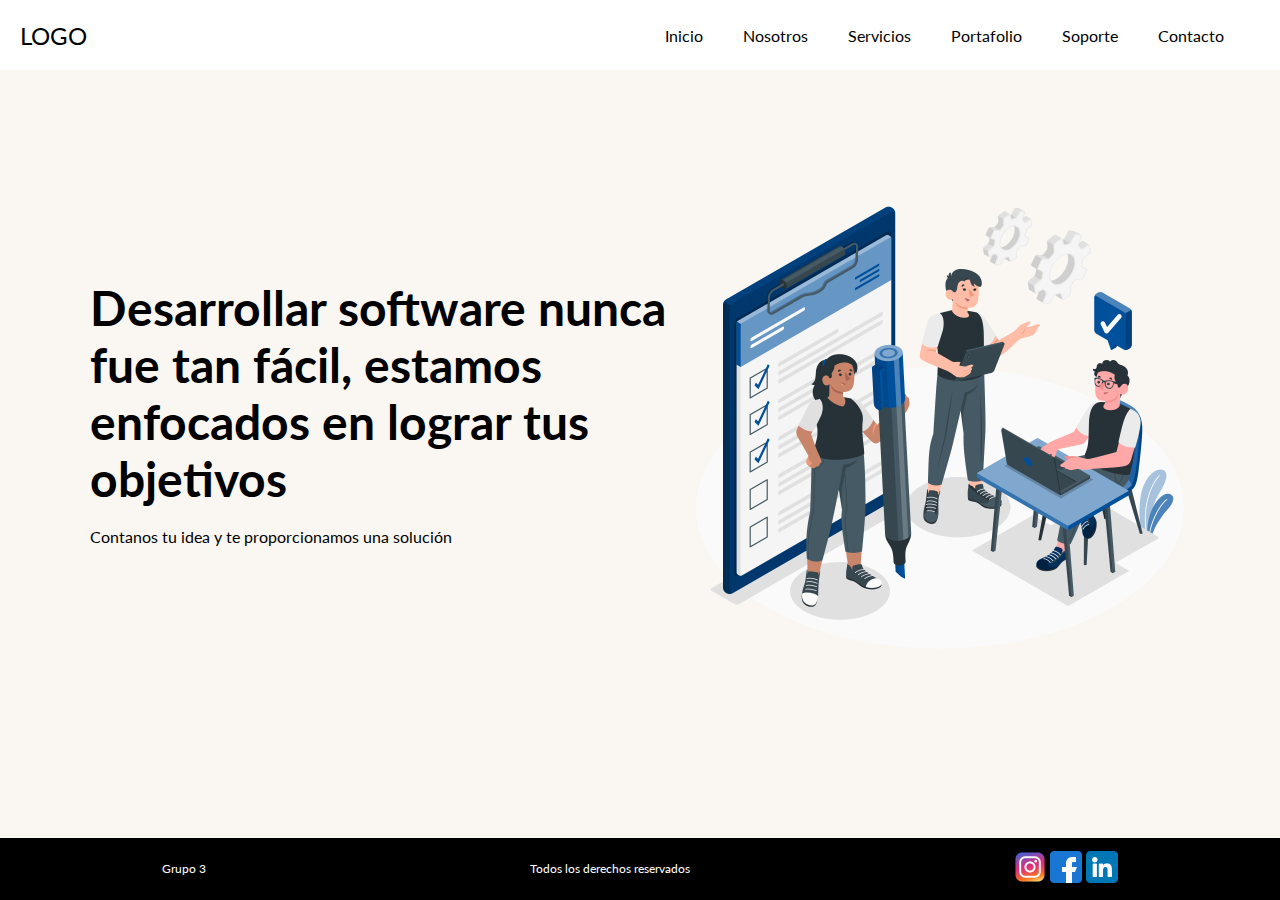
==== index.html @ b00bc6d6 "home page, footer y header agregados" ====
<!DOCTYPE html>
<html lang="en">
<head>
    <meta charset="UTF-8">
    <meta name="viewport" content="width=device-width, initial-scale=1.0">
    <link rel="stylesheet" href="src/styles/styles.css">
    <link rel="stylesheet" href="src/styles/header_footer.css">
    <link rel="preconnect" href="https://fonts.googleapis.com">
    <link rel="preconnect" href="https://fonts.gstatic.com" crossorigin>
    <link href="https://fonts.googleapis.com/css2?family=Lato:ital,wght@0,100;0,300;0,400;0,700;0,900;1,100;1,300;1,400;1,700;1,900&display=swap" rel="stylesheet">
    <title>Inicio</title>
</head>
<body>
    <header>
        <nav>
            <p>LOGO</p>
            <input type="checkbox" id="sidebar-active">
            <label for="sidebar-active" class="open-sidebar-button">
              <svg xmlns="http://www.w3.org/2000/svg" height="32" viewBox="0 -960 960 960" width="32"><path d="M120-240v-80h720v80H120Zm0-200v-80h720v80H120Zm0-200v-80h720v80H120Z"/></svg>
            </label>
            <label id="overlay" for="sidebar-active"></label>
            <div class="links-container">
              <label for="sidebar-active" class="close-sidebar-button">
                <svg xmlns="http://www.w3.org/2000/svg" height="32" viewBox="0 -960 960 960" width="32"><path d="m256-200-56-56 224-224-224-224 56-56 224 224 224-224 56 56-224 224 224 224-56 56-224-224-224 224Z"/></svg>
              </label>
        
              <ul>
                <li class="mobile-categories"><a href="index.html">Inicio</a></li>
                <li class="mobile-categories"><a href="nosotros.html">Nosotros</a></li>
                <li class="mobile-categories"><a href="servicios.html">Servicios</a></li>
                <li class="mobile-categories"><a href="portafolio.html">Portafolio</a></li>
                <li class="mobile-categories"><a href="Soporte.html">Soporte</a></li>
                <li class="mobile-categories"><a href="contacto.html">Contacto</a></li>
              </ul>
            </div>
        </nav>
    </header>
    <section class="homePage">
      <div class="pageContent">
        <div class="item-1">
          <h1>Desarrollar software nunca fue tan fácil, estamos enfocados en lograr tus objetivos</h1>
          <p>Contanos tu idea y te proporcionamos una solución</p>
        </div>
        <img class="item-2" src="src/img/team.png" height="500" alt="">
      </div>
    </section>
    <footer>
      <p>Grupo 3</p>
      <p>Todos los derechos reservados</p>
      <div class="social-media">
        <img src="src/img/instagram-logo.png" alt="">
        <img src="src/img/facebook-logo.png" alt="">
        <img src="src/img/linkedin-logo.png" alt="">
      </div>
  </footer>
</body>
</html>
---- src/styles/styles.css ----
*{
    padding: 0;
    margin: 0;
    box-sizing: border-box;
}
html{font-family: "Lato";}

body{
    background-color: #FAF7F2;
    width: 100vw;
    min-height: 100vh;
    display: flex;
    flex-direction: column
}

/*HOME PAGE*/
section.homePage{
    background-color: #FAF7F2;
    padding: 10px;

}
section.homePage h1{
    font-size: 48px;
}

section.homePage p{
    margin-top: 20px;
    font-size: 16px;
}

div.item1{
    align-items: center;
}

section.homePage img{
    max-width: 100%;
    
}

@media(min-width: 920px){
    section.homePage{
        width: 100%;
        margin: auto;
        align-items: center;
        display: flex;
        justify-content: center;
    }
    section.homePage div.pageContent{
        display: flex;
        flex-direction: row;
        height: 100%;
        align-items: center;
        max-width: 1100px;
    }
    div.item1{
        width: 50%;
    }
    div.item2{
        width: 50%;
    }
}
---- src/styles/header_footer.css ----
:root{
    --color-1: #00509c;
    --text-color: #000000;
  }
  
  nav{
      height: 70px;
      background-color: #FFFFFF;
      display: flex;
      justify-content: flex-end;
      align-items: center;
    }
  nav p{
      padding-left: 20px;
      width: 100%;
      font-size: 24px;
  }
  .links-container{
      height: 100%;
      width: 100%;
      display: flex;
      flex-direction: row;
      align-items: center;
    }
  nav a{
        height: 100%;
        padding: 0 20px;
        display: flex;
        align-items: center;
        text-decoration: none;
        color: var(--text-color);
    }
  nav ul{
    list-style-type: none;
    display:flex}
  nav li{
    white-space: nowrap;
  }
  
  #sidebar-active{
    display: none;
  }
  
  .open-sidebar-button, .close-sidebar-button{
    display: none;
  }
  
  @media(max-width: 920px){

    nav label.close-sidebar-button svg{
      fill: #FFFFFF;
    }
  
    nav ul{
        height: 100vh;
        flex-direction: column;
        column-gap: 40px;
      }

    nav li a{color:#FFFFFF}

    nav input{
        display: none;
      }
    
    nav svg{
        fill: var(--text-color);
      }
    
    nav .home-link{
        margin-right: auto;
      }
    
    .links-container{
        flex-direction: column;
        align-items: flex-start;
    
        position: fixed;
        top: 0;
        right: -100%;
        z-index: 10;
        width: 300px;
    
        background-color: var(--color-1);
        box-shadow: -5px 0 5px rgba(0, 0, 0, 0.25);
        transition: 0.75s ease-out;
      }
    
    nav a{
        box-sizing: border-box;
        height: auto;
        width: 100%;
        padding: 20px 30px;
        justify-content: flex-start;
      }
    
    .open-sidebar-button, .close-sidebar-button{
        margin-right: 20px;
        display: block;
      }
    
    #sidebar-active:checked ~ .links-container{
        right: 0;
      }
    
    #sidebar-active:checked ~ #overlay{
        height: 100%;
        width: 100%;
        position: fixed;
        top: 0;
        left: 0;
        z-index: 9;
    }
    }


    footer{
      margin-top: auto;
      background-color: #000000;
      display: flex;
      justify-content: space-around;
      align-items: center;
      height: 62px;
    }
    footer p{font-size: 12px; color: #FFFFFF;}

    footer img{
      width: 32px;
    }
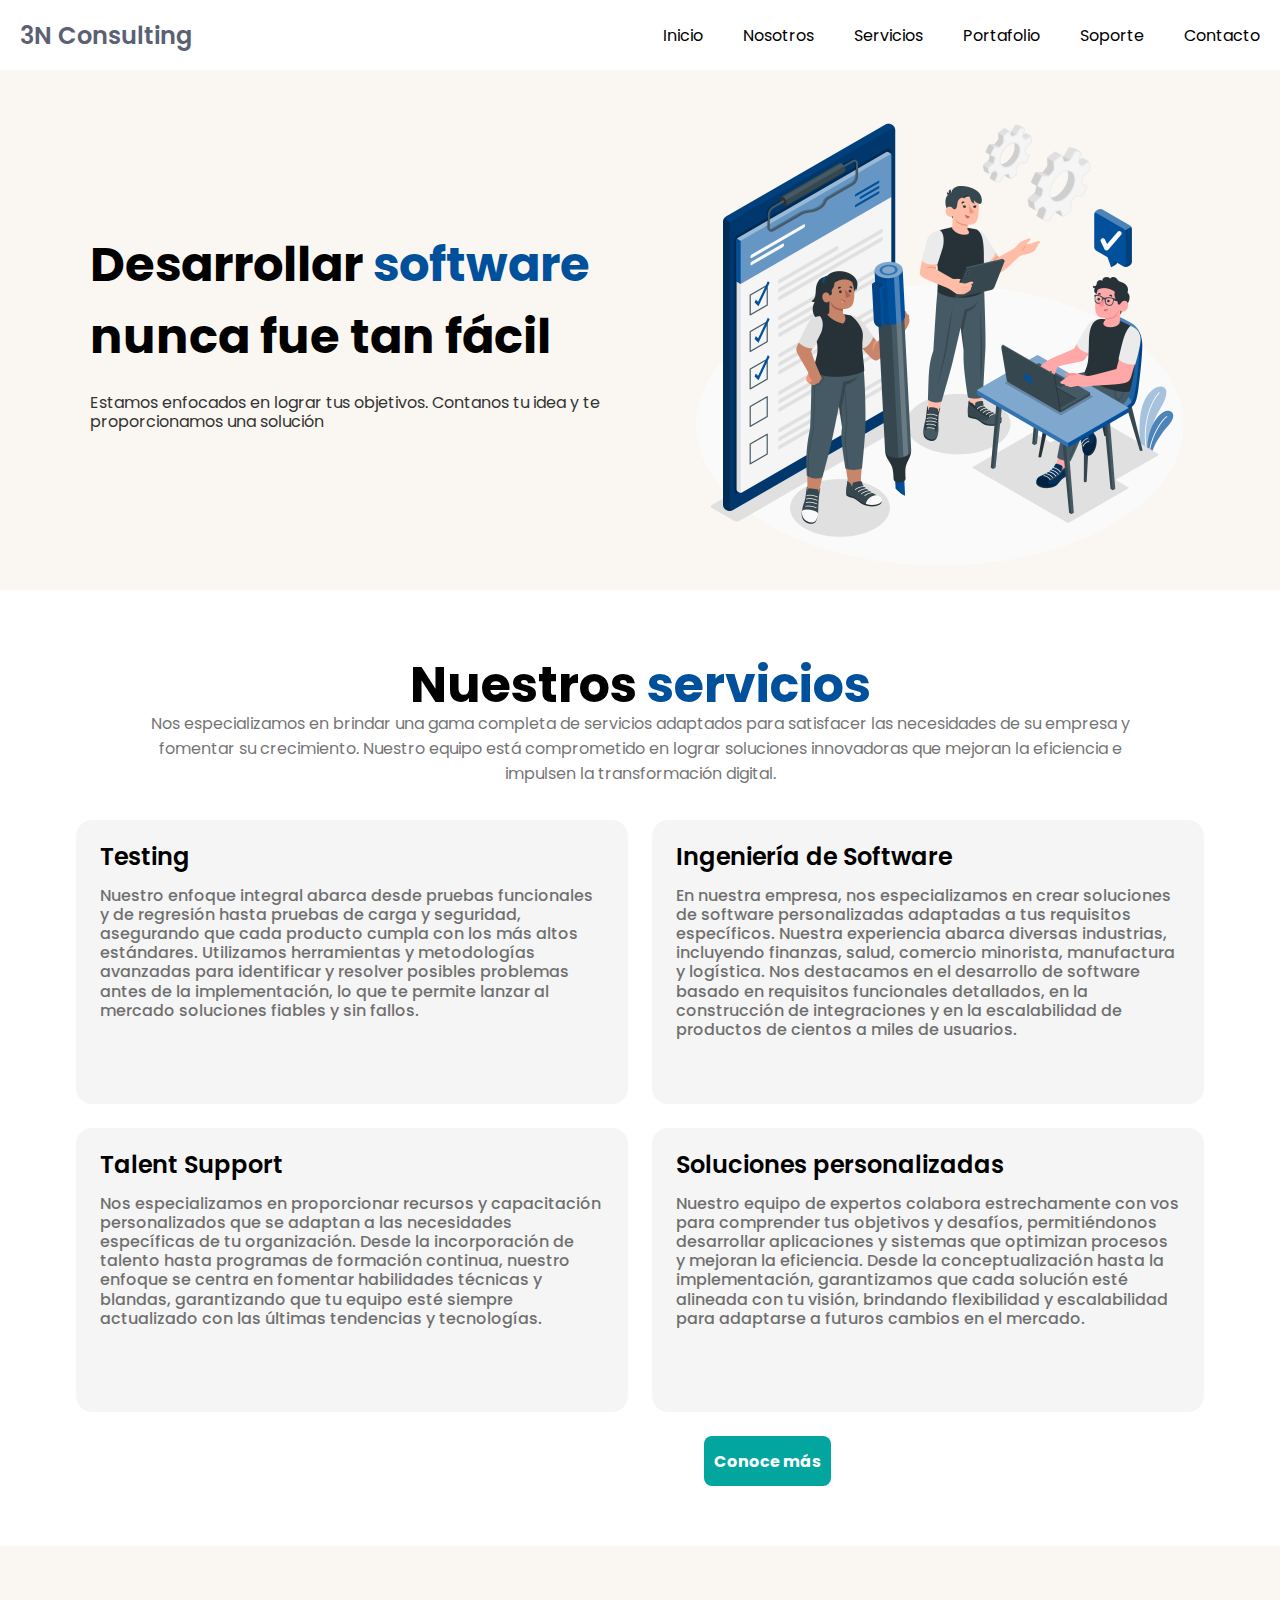
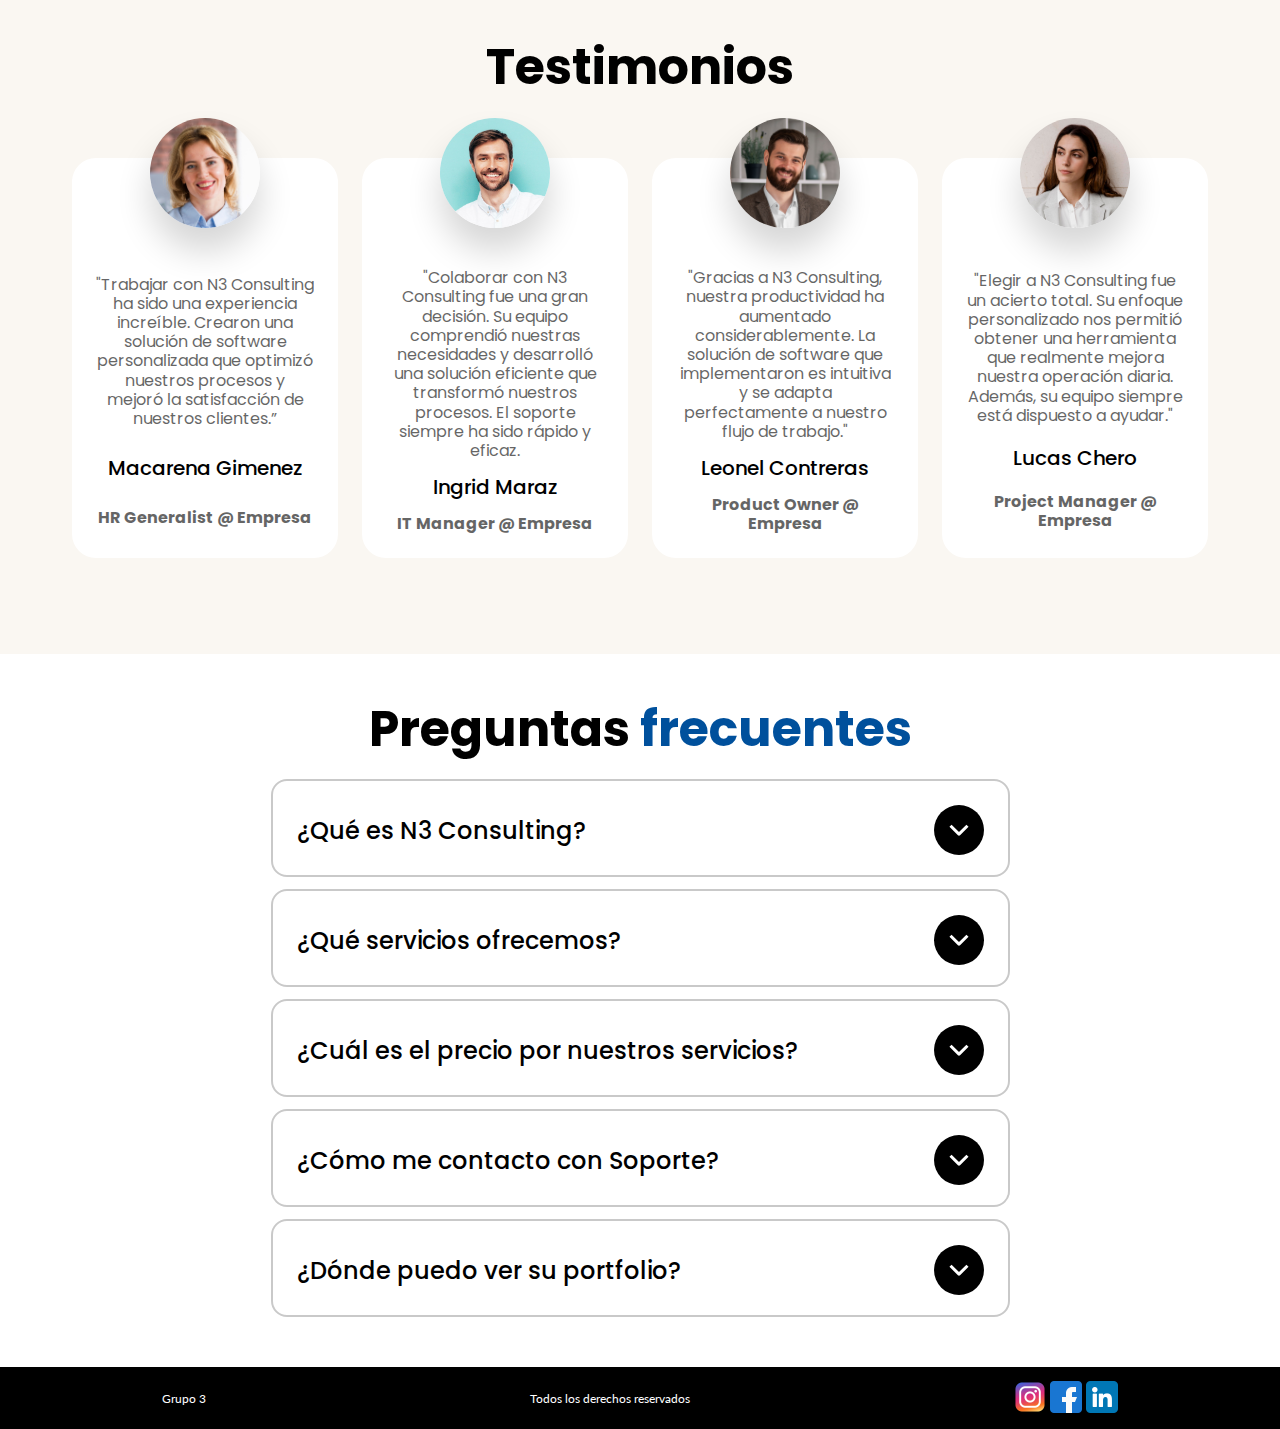
==== commit 7c971397: "Merge pull request #1 from FranCsik/macarena" ====
--- a/index.html
+++ b/index.html
@@ -4,16 +4,22 @@
     <meta charset="UTF-8">
     <meta name="viewport" content="width=device-width, initial-scale=1.0">
     <link rel="stylesheet" href="src/styles/styles.css">
+    <link rel="stylesheet" href="src/styles/services.css"> 
+    <link rel="stylesheet" href="src/styles/testimonials.css">
     <link rel="stylesheet" href="src/styles/header_footer.css">
+    <link rel="stylesheet" href="src/styles/faq.css">
     <link rel="preconnect" href="https://fonts.googleapis.com">
     <link rel="preconnect" href="https://fonts.gstatic.com" crossorigin>
     <link href="https://fonts.googleapis.com/css2?family=Lato:ital,wght@0,100;0,300;0,400;0,700;0,900;1,100;1,300;1,400;1,700;1,900&display=swap" rel="stylesheet">
-    <title>Inicio</title>
+    <link href="https://fonts.googleapis.com/css2?family=Poppins:ital,wght@0,100;0,200;0,300;0,400;0,500;0,600;0,700;0,800;0,900;1,100;1,200;1,300;1,400;1,500;1,600;1,700;1,800;1,900&display=swap" rel="stylesheet">
+    <title> 3N Consulting </title>
+    <!-- Favicon -->
+    <link rel="icon" type="image/x-icon" href="./src/icons/logo-icon.jpeg" />
 </head>
 <body>
     <header>
         <nav>
-            <p>LOGO</p>
+            <p> 3N Consulting </p>
             <input type="checkbox" id="sidebar-active">
             <label for="sidebar-active" class="open-sidebar-button">
               <svg xmlns="http://www.w3.org/2000/svg" height="32" viewBox="0 -960 960 960" width="32"><path d="M120-240v-80h720v80H120Zm0-200v-80h720v80H120Zm0-200v-80h720v80H120Z"/></svg>
@@ -29,8 +35,8 @@
                 <li class="mobile-categories"><a href="nosotros.html">Nosotros</a></li>
                 <li class="mobile-categories"><a href="servicios.html">Servicios</a></li>
                 <li class="mobile-categories"><a href="portafolio.html">Portafolio</a></li>
-                <li class="mobile-categories"><a href="Soporte.html">Soporte</a></li>
-                <li class="mobile-categories"><a href="contacto.html">Contacto</a></li>
+                <li class="mobile-categories"><a href="soporte.html">Soporte</a></li>
+                <li class="mobile-categories"> <a href="contacto.html"> Contacto</a> </li>
               </ul>
             </div>
         </nav>
@@ -38,12 +44,139 @@
     <section class="homePage">
       <div class="pageContent">
         <div class="item-1">
-          <h1>Desarrollar software nunca fue tan fácil, estamos enfocados en lograr tus objetivos</h1>
-          <p>Contanos tu idea y te proporcionamos una solución</p>
+          <h1>Desarrollar <span>software</span> nunca fue tan fácil</h1>
+          <p> Estamos enfocados en lograr tus objetivos. Contanos tu idea y te proporcionamos una solución</p>
         </div>
         <img class="item-2" src="src/img/team.png" height="500" alt="">
       </div>
     </section>
+    <section class="servicesContent">
+      <div class="headerServices">
+        <h2> Nuestros <span> servicios </span> </h2>
+        <p class="subtitle_services"> Nos especializamos en brindar una gama completa de servicios adaptados para satisfacer las necesidades de su empresa y fomentar su crecimiento. Nuestro equipo está comprometido en lograr soluciones innovadoras que mejoran la eficiencia e impulsen la transformación digital.
+      </p>
+      </div>
+      <div class="servicesContainer">
+        <div class="servicesRow">
+          <div class="cardServices">
+            <h3 class="titlecard_svc"> Testing </h3>
+            <p class="txtcard_svc"> Nuestro enfoque integral abarca desde pruebas funcionales y de regresión hasta pruebas de carga y seguridad, asegurando que cada producto cumpla con los más altos estándares. Utilizamos herramientas y metodologías avanzadas para identificar y resolver posibles problemas antes de la implementación, lo que te permite lanzar al mercado soluciones fiables y sin fallos. </p>
+          </div>
+          <div class="cardServices">
+            <h3 class="titlecard_svc"> Ingeniería de Software </h3>
+            <p class="txtcard_svc"> En nuestra empresa, nos especializamos en crear soluciones de software personalizadas adaptadas a tus requisitos específicos. Nuestra experiencia abarca diversas industrias, incluyendo finanzas, salud, comercio minorista, manufactura y logística. Nos destacamos en el desarrollo de software basado en requisitos funcionales detallados, en la construcción de integraciones y en la escalabilidad de productos de cientos a miles de usuarios. </p>
+          </div>
+        </div>
+        <div class="servicesContainer">
+          <div class="servicesRow">
+            <div class="cardServices">
+              <h3 class="titlecard_svc"> Talent Support </h3>
+              <p class="txtcard_svc"> Nos especializamos en proporcionar recursos y capacitación personalizados que se adaptan a las necesidades específicas de tu organización. Desde la incorporación de talento hasta programas de formación continua, nuestro enfoque se centra en fomentar habilidades técnicas y blandas, garantizando que tu equipo esté siempre actualizado con las últimas tendencias y tecnologías. </p>
+            </div>
+            <div class="cardServices">
+              <h3 class="titlecard_svc"> Soluciones personalizadas </h3>
+              <p class="txtcard_svc"> 
+                Nuestro equipo de expertos colabora estrechamente con vos para comprender tus objetivos y desafíos, permitiéndonos desarrollar aplicaciones y sistemas que optimizan procesos y mejoran la eficiencia. Desde la conceptualización hasta la implementación, garantizamos que cada solución esté alineada con tu visión, brindando flexibilidad y escalabilidad para adaptarse a futuros cambios en el mercado. </p>
+            </div>
+          </div>
+      </div>
+      </div>
+      <button class="btnServices"> Conoce más </button>
+    </section>
+    <section class="testimonialsContent">
+      <h2 class="title_Testimonials"> Testimonios </h2>
+      <div class="testimonialsContainer">
+        <article class="testimonial-card">
+          <img class="testimonial_img" src="./src/img/testimonial_img.jpeg" alt="">
+          <p class="testimonial_quote"> "Trabajar con N3 Consulting ha sido una experiencia increíble. Crearon una solución de software personalizada que optimizó nuestros procesos y mejoró la satisfacción de nuestros clientes.”</p>
+          <h4 class="testimonial_name">Macarena Gimenez</h4>
+          <p class="testimonial_role"> HR Generalist @ Empresa </p>
+        </article>
+        <article class="testimonial-card">
+          <img class="testimonial_img" src="./src/img/testimonial_img2.jpeg" alt="">
+          <p class="testimonial_quote"> "Colaborar con N3 Consulting fue una gran decisión. Su equipo comprendió nuestras necesidades y desarrolló una solución eficiente que transformó nuestros procesos. El soporte siempre ha sido rápido y eficaz.</p>
+          <h3 class="testimonial_name">Ingrid Maraz</h3>
+          <p class="testimonial_role"> IT Manager @ Empresa </p>
+        </article>
+        <article class="testimonial-card">
+          <img class="testimonial_img" src="./src/img/testimonial_img3.jpeg" alt="">
+          <p class="testimonial_quote"> "Gracias a N3 Consulting, nuestra productividad ha aumentado considerablemente. La solución de software que implementaron es intuitiva y se adapta perfectamente a nuestro flujo de trabajo." </p>
+          <h3 class="testimonial_name">Leonel Contreras</h3>
+          <p class="testimonial_role"> Product Owner @ Empresa </p>
+        </article>
+        <article class="testimonial-card">
+          <img class="testimonial_img" src="./src/img/testimonials_img4.jpeg" alt="">
+          <p class="testimonial_quote"> "Elegir a N3 Consulting fue un acierto total. Su enfoque personalizado nos permitió obtener una herramienta que realmente mejora nuestra operación diaria. Además, su equipo siempre está dispuesto a ayudar." </p>
+          <h3 class="testimonial_name">Lucas Chero</h3>
+          <p class="testimonial_role">Project Manager @ Empresa </p>
+        </article>
+      </div>
+    </section>
+    <section class="questionsContainer">
+      <h2 class="title-questions">Preguntas <span> frecuentes </span></h2>
+      <div class="accordion-container">
+          <div class="accordion">
+              <div class="accordion-header">
+                  <h3 class="faq-title">¿Qué es N3 Consulting?</h3>
+                  <button class="accordion-btn">
+                      <img src="./src/icons/arrow-icon.svg" alt="flecha">
+                  </button>
+              </div>
+              <hr>
+              <div class="accordion-info">
+                  Respuesta 1
+              </div>
+          </div>
+          <div class="accordion">
+              <div class="accordion-header">
+                  <h3 class="faq-title">¿Qué servicios ofrecemos?</h3>
+                  <button class="accordion-btn">
+                      <img src="./src/icons/arrow-icon.svg" alt="flecha">
+                  </button>
+              </div>
+              <hr>
+              <div class="accordion-info">
+              Respuesta 2
+              </div>
+          </div>
+          <div class="accordion">
+              <div class="accordion-header">
+                  <h3 class="faq-title">¿Cuál es el precio por nuestros servicios?</h3>
+                  <button class="accordion-btn">
+                      <img src="./src/icons/arrow-icon.svg" alt="flecha">
+                  </button>
+              </div>
+              <hr>
+              <div class="accordion-info">
+                   Respuesta 2
+              </div>
+          </div>
+          <div class="accordion">
+              <div class="accordion-header">
+                  <h3 class="faq-title">¿Cómo me contacto con Soporte?</h3>
+                  <button class="accordion-btn">
+                      <img src="./src/icons/arrow-icon.svg" alt="flecha">
+                  </button>
+              </div>
+              <hr>
+              <div class="accordion-info">
+                  Respuesta 4
+              </div>
+          </div>
+          <div class="accordion">
+              <div class="accordion-header">
+                  <h3 class="faq-title">¿Dónde puedo ver su portfolio?</h3>
+                  <button class="accordion-btn">
+                      <img src="./src/icons/arrow-icon.svg" alt="flecha">
+                  </button>
+              </div>
+              <hr>
+              <div class="accordion-info">
+                  Respuesta 5
+              </div>
+          </div>
+      </div>
+  </section>
     <footer>
       <p>Grupo 3</p>
       <p>Todos los derechos reservados</p>
--- a/src/styles/styles.css
+++ b/src/styles/styles.css
@@ -20,12 +20,21 @@
 
 }
 section.homePage h1{
+    font-family: "Poppins", sans-serif;
     font-size: 48px;
+    span {
+        color: #00509c; 
+    }
 }
 
 section.homePage p{
     margin-top: 20px;
+    font-family: "Poppins", sans-serif;
+    color: #333333;
     font-size: 16px;
+    font-weight: medium;
+    line-height: 120%;;
+    letter-spacing: -2%;
 }
 
 div.item1{
@@ -34,7 +43,7 @@
 
 section.homePage img{
     max-width: 100%;
-    
+    height: auto;
 }
 
 @media(min-width: 920px){
@@ -58,4 +67,7 @@
     div.item2{
         width: 50%;
     }
+    section.homePage img{
+        max-height: 500px;
+    }
 }--- a/src/styles/services.css
+++ b/src/styles/services.css
@@ -0,0 +1,81 @@
+section.servicesContent {
+    background-color: white;
+    padding-top: 70px;
+    padding-bottom: 60px;
+}
+
+.headerServices {
+    display: flex;
+    flex-direction: column;
+    align-items: center;
+    margin-bottom: 34px;
+}
+
+section.servicesContent h2 {
+    font-family: "Poppins", sans-serif;
+    font-size: 49px;
+    font-weight: bold;
+    line-height: 105%;  
+    text-align: center; 
+    span {
+        color: #00509C;
+    }
+}
+
+section.servicesContent .subtitle_services {
+    font-family: "Poppins", sans-serif;
+    font-size: 16px;
+    color: #000000;
+    opacity: 55%;
+    width: 1024px;
+    text-align: center;
+}
+
+.servicesRow {
+    display: flex;
+    flex-direction: row;
+    justify-content: center;
+    gap: 1.5rem;
+}
+
+.cardServices {
+    width: 552px;
+    height: 284px;
+    background-color: #F5F5F5;
+    border-radius: 16px;
+    padding: 24px;
+    margin-bottom: 1.5rem;
+}
+
+.titlecard_svc {
+    font-family: "Poppins", sans-serif;
+    font-size: 24px;
+    line-height: 105%;
+    font-weight: 600;
+    margin-bottom: 16px;
+}
+
+.txtcard_svc {
+    font-family: "Poppins", sans-serif;
+    font-size: 16px;
+    font-weight: 500;
+    color: #000000;
+    opacity: 55%;
+    line-height: 120%;
+    letter-spacing: -2%;
+
+}
+
+.btnServices {
+    width: 127px;
+    height: 50px;
+    margin-left: 44rem;
+    background-color: #03A69F;
+    cursor: pointer;
+    color: white;
+    border-radius: 8px;
+    border: none;
+    font-family: "Poppins", sans-serif;
+    font-size: 16px;
+    font-weight: bold;
+}--- a/src/styles/testimonials.css
+++ b/src/styles/testimonials.css
@@ -0,0 +1,76 @@
+section.testimonialsContent {
+    margin-bottom: 96px;
+}
+
+.title_Testimonials {
+    font-family: "Poppins", sans-serif;
+    font-size: 49px;
+    font-weight: bold;
+    line-height: 105%;  
+    text-align: center; 
+    margin-top: 96px;
+    margin-bottom: 64px;
+}
+
+.testimonialsContainer {
+    display: flex;
+    flex-direction: row;
+    justify-content: center;
+    grid-template-columns: repeat(5, 1fr);
+    column-gap: 24px;
+}
+
+.testimonial-card {
+    width: 266px;
+    height: 400px;
+    background-color: #ffffff;
+    color: #0000008a;
+    border-radius: 24px;
+    padding: 110px 24px 24px;
+    text-align: center;
+    align-items: center;
+    position: relative;
+    display: grid;
+    gap: 16px;
+}
+
+.testimonial_img {
+    border-radius: 50%;
+                    height: 110px;
+                    width: 110px;
+                    object-fit: cover;
+                    position: absolute;
+                    top: -10%;
+                    left: 0;
+                    right: 0;
+                    margin: auto;
+                    box-shadow: 0px 23px 34px 0px #0000002a;
+}
+
+.testimonial_name {
+    font-family: "Poppins", sans-serif;
+    font-size: 20px;
+    font-weight: 500;
+    line-height: 105%;
+    color: #000000;
+}
+
+.testimonial_role {
+    font-family: "Poppins", sans-serif;
+    font-size: 16px;
+    font-weight: bold;
+    line-height: 120%;
+    letter-spacing: -2%;
+    color: #000000;
+    opacity: 60%;
+}
+
+.testimonial_quote {
+    font-family: "Poppins", sans-serif;
+    font-size: 16px;
+    font-weight: medium;
+    line-height: 120%;
+    letter-spacing: -2%;
+    color: #000000;
+    opacity: 60%;
+}--- a/src/styles/header_footer.css
+++ b/src/styles/header_footer.css
@@ -14,7 +14,11 @@
       padding-left: 20px;
       width: 100%;
       font-size: 24px;
+      font-family: "Poppins", sans-serif;
+      color: #5A6175;
+      font-weight: 600;
   }
+
   .links-container{
       height: 100%;
       width: 100%;
@@ -28,6 +32,7 @@
         display: flex;
         align-items: center;
         text-decoration: none;
+        font-family: "Poppins", sans-serif;
         color: var(--text-color);
     }
   nav ul{
@@ -114,16 +119,15 @@
     }
 
 
+    footer p{font-size: 12px; color: #FFFFFF;}
     footer{
       margin-top: auto;
       background-color: #000000;
       display: flex;
       justify-content: space-around;
       align-items: center;
-      height: 62px;
+      min-height: 62px;
     }
-    footer p{font-size: 12px; color: #FFFFFF;}
-
     footer img{
       width: 32px;
     }--- a/src/styles/faq.css
+++ b/src/styles/faq.css
@@ -0,0 +1,69 @@
+section.questionsContainer {
+    background-color: white;
+    display: flex;
+    flex-direction: column;
+    align-items: center;
+    padding: 50px 0;
+}
+
+section.questionsContainer h2 {
+    font-family: "Poppins", sans-serif;
+    font-size: 49px;
+    font-weight: bold;
+    line-height: 105%;  
+    text-align: center; 
+    margin-bottom: 24px;
+    span {
+        color: #00509C;
+    }
+}
+
+
+.accordion-container{
+    display: flex;
+    flex-direction: column;
+    gap:12px;
+}
+
+.accordion {
+    display: flex;
+    flex-direction: column;
+    width: 739px;
+    height: 98px;
+    padding: 24px;
+    border: 2px solid rgba(0, 0, 0, 0.212);
+    border-radius: 16px;
+    transition: 300ms linear;
+    overflow: hidden;
+    gap: 22px;
+}
+
+.accordion-header {
+    display: flex;
+    align-items: center;
+    justify-content: space-between;
+    height: 98px;
+}
+
+.faq-title {
+    color: #000000;
+    font-family: "Poppins", sans-serif;
+    font-size: 24px;
+    font-weight: 500;
+}
+
+.accordion-btn {
+    all:unset;
+    display: flex;
+    align-items: center;
+    justify-content: center;
+    width: 50px;
+    height: 50px;
+    border-radius: 50%;
+    background-color: black;
+    transition: transform 300ms linear;
+    cursor: pointer;
+}
+
+
+
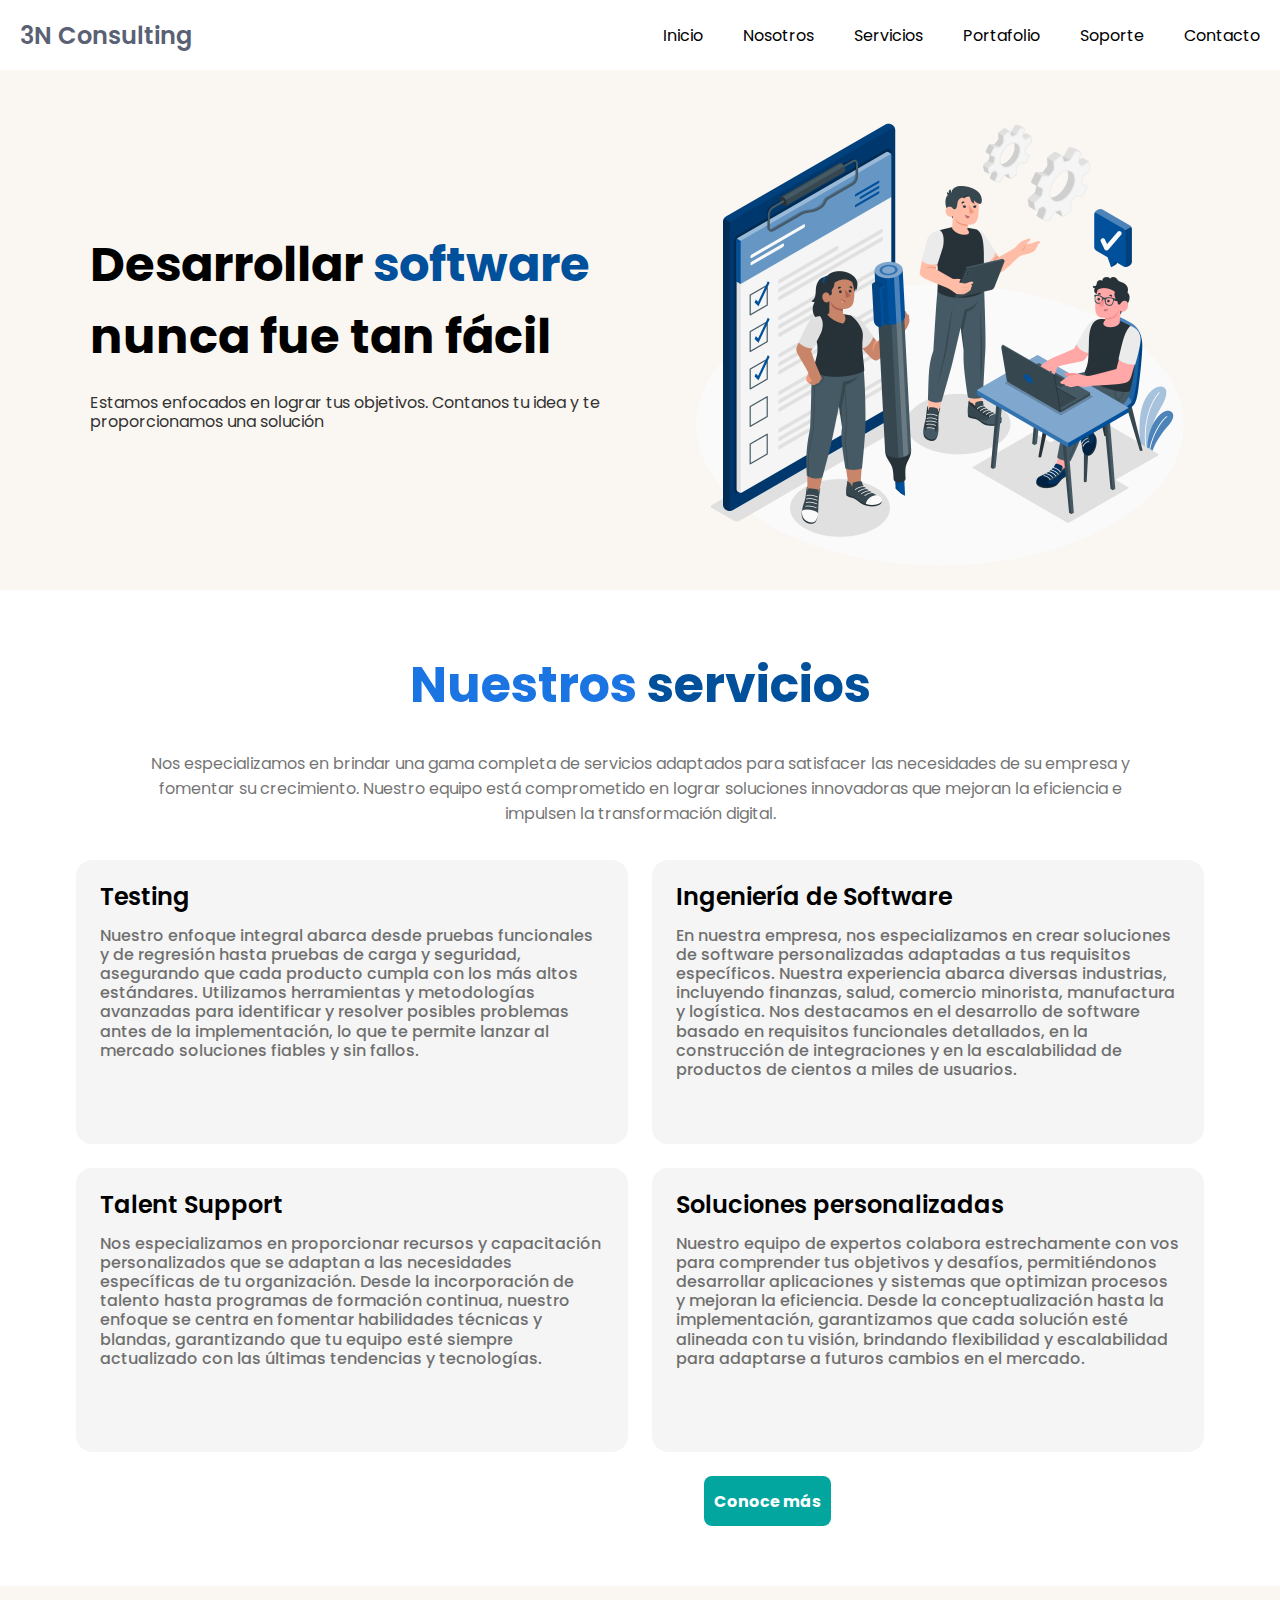
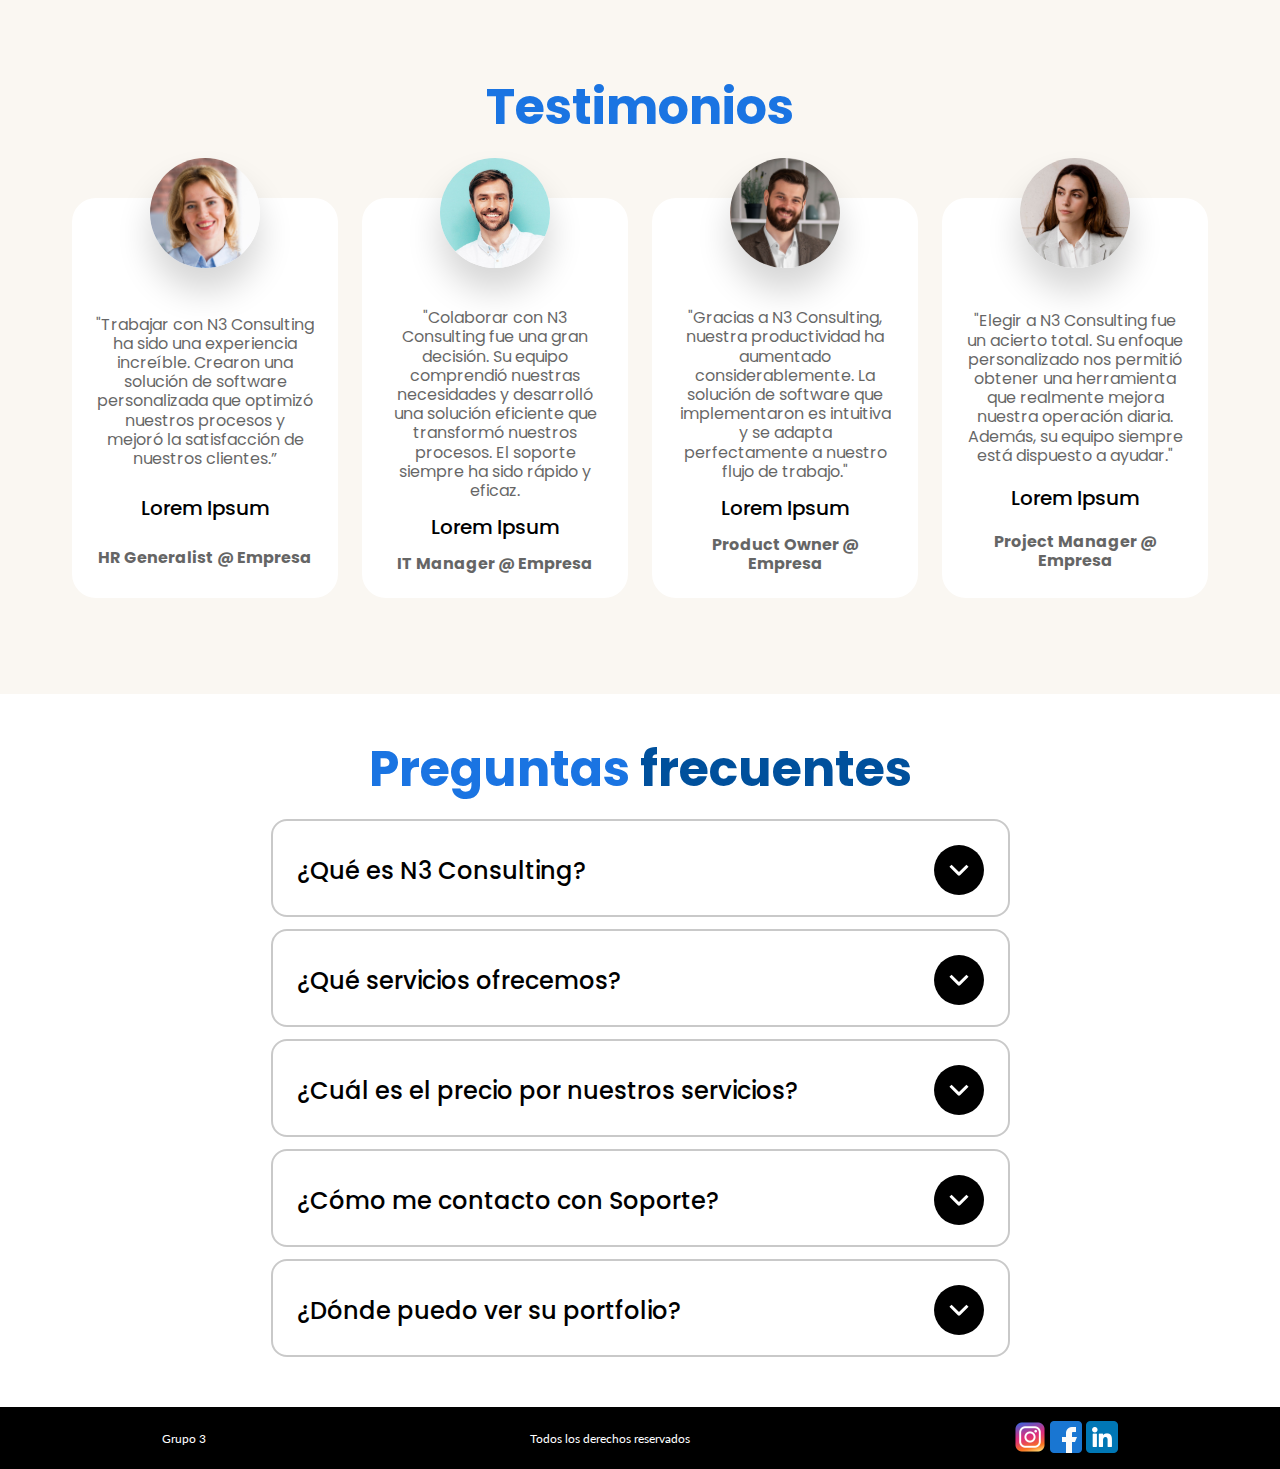
==== commit 5f0e75fc: "mejoras en testimonios" ====
--- a/index.html
+++ b/index.html
@@ -44,7 +44,7 @@
     <section class="homePage">
       <div class="pageContent">
         <div class="item-1">
-          <h1>Desarrollar <span>software</span> nunca fue tan fácil</h1>
+          <h1>Desarrollar <span> software </span> nunca fue tan fácil</h1>
           <p> Estamos enfocados en lograr tus objetivos. Contanos tu idea y te proporcionamos una solución</p>
         </div>
         <img class="item-2" src="src/img/team.png" height="500" alt="">
@@ -89,25 +89,25 @@
         <article class="testimonial-card">
           <img class="testimonial_img" src="./src/img/testimonial_img.jpeg" alt="">
           <p class="testimonial_quote"> "Trabajar con N3 Consulting ha sido una experiencia increíble. Crearon una solución de software personalizada que optimizó nuestros procesos y mejoró la satisfacción de nuestros clientes.”</p>
-          <h4 class="testimonial_name">Macarena Gimenez</h4>
+          <h4 class="testimonial_name"> Lorem Ipsum </h4>
           <p class="testimonial_role"> HR Generalist @ Empresa </p>
         </article>
         <article class="testimonial-card">
           <img class="testimonial_img" src="./src/img/testimonial_img2.jpeg" alt="">
           <p class="testimonial_quote"> "Colaborar con N3 Consulting fue una gran decisión. Su equipo comprendió nuestras necesidades y desarrolló una solución eficiente que transformó nuestros procesos. El soporte siempre ha sido rápido y eficaz.</p>
-          <h3 class="testimonial_name">Ingrid Maraz</h3>
+          <h3 class="testimonial_name"> Lorem Ipsum </h3>
           <p class="testimonial_role"> IT Manager @ Empresa </p>
         </article>
         <article class="testimonial-card">
           <img class="testimonial_img" src="./src/img/testimonial_img3.jpeg" alt="">
           <p class="testimonial_quote"> "Gracias a N3 Consulting, nuestra productividad ha aumentado considerablemente. La solución de software que implementaron es intuitiva y se adapta perfectamente a nuestro flujo de trabajo." </p>
-          <h3 class="testimonial_name">Leonel Contreras</h3>
+          <h3 class="testimonial_name"> Lorem Ipsum </h3>
           <p class="testimonial_role"> Product Owner @ Empresa </p>
         </article>
         <article class="testimonial-card">
           <img class="testimonial_img" src="./src/img/testimonials_img4.jpeg" alt="">
           <p class="testimonial_quote"> "Elegir a N3 Consulting fue un acierto total. Su enfoque personalizado nos permitió obtener una herramienta que realmente mejora nuestra operación diaria. Además, su equipo siempre está dispuesto a ayudar." </p>
-          <h3 class="testimonial_name">Lucas Chero</h3>
+          <h3 class="testimonial_name">Lorem Ipsum</h3>
           <p class="testimonial_role">Project Manager @ Empresa </p>
         </article>
       </div>
--- a/src/styles/styles.css
+++ b/src/styles/styles.css
@@ -70,4 +70,142 @@
     section.homePage img{
         max-height: 500px;
     }
-}+}
+
+/* Página 'Nosotros' */
+section.nosotrosPage {
+    background-color: #FAF7F2;
+    padding: 40px;
+    display: flex;
+    flex-direction: column;
+    align-items: center;
+}
+
+h2 {
+    font-size: 36px;
+    color: #1A74E2; /* Unificar color de ambos términos */
+    margin-bottom: 40px;
+}
+
+h2 span {
+    color: #1A74E2; /* Color unificado para "Sobre" y "nosotros" */
+}
+
+div.team-container {
+    display: grid;
+    grid-template-columns: repeat(2, 1fr);
+    gap: 20px;
+    max-width: 1100px;
+    margin: auto;
+}
+
+div.team-member {
+    background-color: white;
+    border-radius: 10px;
+    padding: 20px;
+    box-shadow: 0 4px 6px rgba(0, 0, 0, 0.1);
+    display: flex;
+}
+
+div.left-section {
+    flex-basis: 30%;
+    display: flex;
+    flex-direction: column;
+    align-items: center;
+}
+
+div.right-section {
+    flex-basis: 70%;
+    display: flex;
+    flex-direction: column;
+    justify-content: center;
+    padding-left: 20px;
+}
+
+div.profile-img img,
+div.profile-placeholder {
+    width: 70px;
+    height: 70px;
+    border-radius: 50%;
+    object-fit: cover;
+}
+
+div.profile-placeholder {
+    background-color: #1A74E2;
+}
+
+div.member-info {
+    text-align: center;
+    margin-bottom: 10px;
+}
+
+div.member-info h3 {
+    font-size: 14px;
+    margin-bottom: 5px;
+    color: #000;
+}
+
+div.member-info p {
+    font-size: 12px;
+    margin-bottom: 5px;
+    color: #555;
+}
+
+div.uade-logo {
+    width: 80px;
+    margin-top: 5px;
+}
+
+div.member-desc{
+    display: grid;
+}
+
+div.member-desc p {
+    font-size: 12px;
+    color: #555;
+    margin-bottom: 10px;
+}
+
+div.portfolio-cont{
+    margin-top: 15px;
+    display: flex;
+    justify-content: end;
+}
+
+div.member-desc .portfolio-btn {
+    background-color: #0074D9;
+    color: white;
+    padding: 10px 20px;
+    border-radius: 20px;
+    text-decoration: none;
+    align-self: flex-start;
+}
+
+div.member-desc .portfolio-btn.disabled {
+    background-color: #ddd;
+    color: #999;
+    cursor: not-allowed;
+}
+
+/* Ajustes para dispositivos móviles */
+@media (max-width: 768px) {
+    div.team-container {
+        grid-template-columns: 1fr;
+    }
+
+    div.team-member {
+        flex-direction: column;
+        text-align: center;
+    }
+
+    div.left-section,
+    div.right-section {
+        width: 100%;
+    }
+
+    div.member-info,
+    div.member-desc {
+        text-align: center;
+    }
+}
+
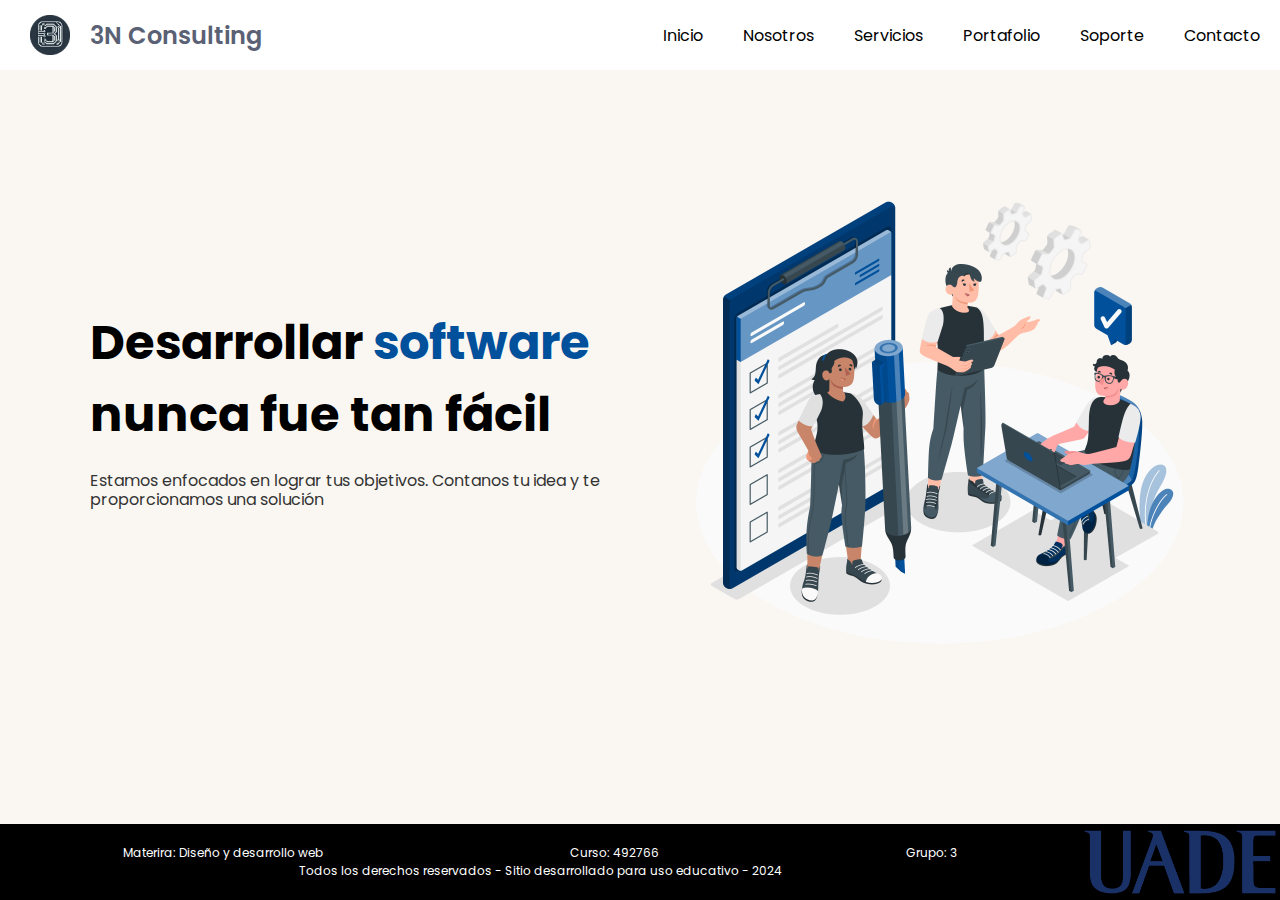
==== commit 78edb116: "home page y nosotros respetan parametros wireframe. Ademas se corrigieron el header y el footer" ====
--- a/index.html
+++ b/index.html
@@ -19,6 +19,7 @@
 <body>
     <header>
         <nav>
+            <img src="src/icons/logo-iconn.png" alt="">
             <p> 3N Consulting </p>
             <input type="checkbox" id="sidebar-active">
             <label for="sidebar-active" class="open-sidebar-button">
@@ -50,141 +51,19 @@
         <img class="item-2" src="src/img/team.png" height="500" alt="">
       </div>
     </section>
-    <section class="servicesContent">
-      <div class="headerServices">
-        <h2> Nuestros <span> servicios </span> </h2>
-        <p class="subtitle_services"> Nos especializamos en brindar una gama completa de servicios adaptados para satisfacer las necesidades de su empresa y fomentar su crecimiento. Nuestro equipo está comprometido en lograr soluciones innovadoras que mejoran la eficiencia e impulsen la transformación digital.
-      </p>
+    
+    <footer>
+      <div class="footer-content">
+        <div>
+          <p>Materira: Diseño y desarrollo web</p>
+          <p>Curso: 492766</p>
+          <p>Grupo: 3</p>
+        </div>
+        <div>
+          <p>Todos los derechos reservados - Sitio desarrollado para uso educativo - 2024</p>
+        </div>
       </div>
-      <div class="servicesContainer">
-        <div class="servicesRow">
-          <div class="cardServices">
-            <h3 class="titlecard_svc"> Testing </h3>
-            <p class="txtcard_svc"> Nuestro enfoque integral abarca desde pruebas funcionales y de regresión hasta pruebas de carga y seguridad, asegurando que cada producto cumpla con los más altos estándares. Utilizamos herramientas y metodologías avanzadas para identificar y resolver posibles problemas antes de la implementación, lo que te permite lanzar al mercado soluciones fiables y sin fallos. </p>
-          </div>
-          <div class="cardServices">
-            <h3 class="titlecard_svc"> Ingeniería de Software </h3>
-            <p class="txtcard_svc"> En nuestra empresa, nos especializamos en crear soluciones de software personalizadas adaptadas a tus requisitos específicos. Nuestra experiencia abarca diversas industrias, incluyendo finanzas, salud, comercio minorista, manufactura y logística. Nos destacamos en el desarrollo de software basado en requisitos funcionales detallados, en la construcción de integraciones y en la escalabilidad de productos de cientos a miles de usuarios. </p>
-          </div>
-        </div>
-        <div class="servicesContainer">
-          <div class="servicesRow">
-            <div class="cardServices">
-              <h3 class="titlecard_svc"> Talent Support </h3>
-              <p class="txtcard_svc"> Nos especializamos en proporcionar recursos y capacitación personalizados que se adaptan a las necesidades específicas de tu organización. Desde la incorporación de talento hasta programas de formación continua, nuestro enfoque se centra en fomentar habilidades técnicas y blandas, garantizando que tu equipo esté siempre actualizado con las últimas tendencias y tecnologías. </p>
-            </div>
-            <div class="cardServices">
-              <h3 class="titlecard_svc"> Soluciones personalizadas </h3>
-              <p class="txtcard_svc"> 
-                Nuestro equipo de expertos colabora estrechamente con vos para comprender tus objetivos y desafíos, permitiéndonos desarrollar aplicaciones y sistemas que optimizan procesos y mejoran la eficiencia. Desde la conceptualización hasta la implementación, garantizamos que cada solución esté alineada con tu visión, brindando flexibilidad y escalabilidad para adaptarse a futuros cambios en el mercado. </p>
-            </div>
-          </div>
-      </div>
-      </div>
-      <button class="btnServices"> Conoce más </button>
-    </section>
-    <section class="testimonialsContent">
-      <h2 class="title_Testimonials"> Testimonios </h2>
-      <div class="testimonialsContainer">
-        <article class="testimonial-card">
-          <img class="testimonial_img" src="./src/img/testimonial_img.jpeg" alt="">
-          <p class="testimonial_quote"> "Trabajar con N3 Consulting ha sido una experiencia increíble. Crearon una solución de software personalizada que optimizó nuestros procesos y mejoró la satisfacción de nuestros clientes.”</p>
-          <h4 class="testimonial_name"> Lorem Ipsum </h4>
-          <p class="testimonial_role"> HR Generalist @ Empresa </p>
-        </article>
-        <article class="testimonial-card">
-          <img class="testimonial_img" src="./src/img/testimonial_img2.jpeg" alt="">
-          <p class="testimonial_quote"> "Colaborar con N3 Consulting fue una gran decisión. Su equipo comprendió nuestras necesidades y desarrolló una solución eficiente que transformó nuestros procesos. El soporte siempre ha sido rápido y eficaz.</p>
-          <h3 class="testimonial_name"> Lorem Ipsum </h3>
-          <p class="testimonial_role"> IT Manager @ Empresa </p>
-        </article>
-        <article class="testimonial-card">
-          <img class="testimonial_img" src="./src/img/testimonial_img3.jpeg" alt="">
-          <p class="testimonial_quote"> "Gracias a N3 Consulting, nuestra productividad ha aumentado considerablemente. La solución de software que implementaron es intuitiva y se adapta perfectamente a nuestro flujo de trabajo." </p>
-          <h3 class="testimonial_name"> Lorem Ipsum </h3>
-          <p class="testimonial_role"> Product Owner @ Empresa </p>
-        </article>
-        <article class="testimonial-card">
-          <img class="testimonial_img" src="./src/img/testimonials_img4.jpeg" alt="">
-          <p class="testimonial_quote"> "Elegir a N3 Consulting fue un acierto total. Su enfoque personalizado nos permitió obtener una herramienta que realmente mejora nuestra operación diaria. Además, su equipo siempre está dispuesto a ayudar." </p>
-          <h3 class="testimonial_name">Lorem Ipsum</h3>
-          <p class="testimonial_role">Project Manager @ Empresa </p>
-        </article>
-      </div>
-    </section>
-    <section class="questionsContainer">
-      <h2 class="title-questions">Preguntas <span> frecuentes </span></h2>
-      <div class="accordion-container">
-          <div class="accordion">
-              <div class="accordion-header">
-                  <h3 class="faq-title">¿Qué es N3 Consulting?</h3>
-                  <button class="accordion-btn">
-                      <img src="./src/icons/arrow-icon.svg" alt="flecha">
-                  </button>
-              </div>
-              <hr>
-              <div class="accordion-info">
-                  Respuesta 1
-              </div>
-          </div>
-          <div class="accordion">
-              <div class="accordion-header">
-                  <h3 class="faq-title">¿Qué servicios ofrecemos?</h3>
-                  <button class="accordion-btn">
-                      <img src="./src/icons/arrow-icon.svg" alt="flecha">
-                  </button>
-              </div>
-              <hr>
-              <div class="accordion-info">
-              Respuesta 2
-              </div>
-          </div>
-          <div class="accordion">
-              <div class="accordion-header">
-                  <h3 class="faq-title">¿Cuál es el precio por nuestros servicios?</h3>
-                  <button class="accordion-btn">
-                      <img src="./src/icons/arrow-icon.svg" alt="flecha">
-                  </button>
-              </div>
-              <hr>
-              <div class="accordion-info">
-                   Respuesta 2
-              </div>
-          </div>
-          <div class="accordion">
-              <div class="accordion-header">
-                  <h3 class="faq-title">¿Cómo me contacto con Soporte?</h3>
-                  <button class="accordion-btn">
-                      <img src="./src/icons/arrow-icon.svg" alt="flecha">
-                  </button>
-              </div>
-              <hr>
-              <div class="accordion-info">
-                  Respuesta 4
-              </div>
-          </div>
-          <div class="accordion">
-              <div class="accordion-header">
-                  <h3 class="faq-title">¿Dónde puedo ver su portfolio?</h3>
-                  <button class="accordion-btn">
-                      <img src="./src/icons/arrow-icon.svg" alt="flecha">
-                  </button>
-              </div>
-              <hr>
-              <div class="accordion-info">
-                  Respuesta 5
-              </div>
-          </div>
-      </div>
-  </section>
-    <footer>
-      <p>Grupo 3</p>
-      <p>Todos los derechos reservados</p>
-      <div class="social-media">
-        <img src="src/img/instagram-logo.png" alt="">
-        <img src="src/img/facebook-logo.png" alt="">
-        <img src="src/img/linkedin-logo.png" alt="">
-      </div>
-  </footer>
+      <img src="src/img/LogoUADE.png" alt="uade-logo">
+    </footer>
 </body>
 </html>--- a/src/styles/styles.css
+++ b/src/styles/styles.css
@@ -3,7 +3,7 @@
     margin: 0;
     box-sizing: border-box;
 }
-html{font-family: "Lato";}
+html{font-family: "Poppins", sans-serif;}
 
 body{
     background-color: #FAF7F2;
@@ -93,18 +93,15 @@
 
 div.team-container {
     display: grid;
-    grid-template-columns: repeat(2, 1fr);
-    gap: 20px;
+    grid-template-columns: repeat(5, 1fr);
     max-width: 1100px;
     margin: auto;
+    box-shadow: 0 4px 6px rgba(0, 0, 0, 0.1);
 }
 
 div.team-member {
     background-color: white;
-    border-radius: 10px;
     padding: 20px;
-    box-shadow: 0 4px 6px rgba(0, 0, 0, 0.1);
-    display: flex;
 }
 
 div.left-section {
@@ -164,9 +161,11 @@
     font-size: 12px;
     color: #555;
     margin-bottom: 10px;
+    min-height: 300px;
 }
 
 div.portfolio-cont{
+    margin: auto;
     margin-top: 15px;
     display: flex;
     justify-content: end;
@@ -187,8 +186,12 @@
     cursor: not-allowed;
 }
 
+div.member-desc .portfolio-btn.figma {
+    background-color: #FF2D16;
+}
+
 /* Ajustes para dispositivos móviles */
-@media (max-width: 768px) {
+@media (max-width: 950px) {
     div.team-container {
         grid-template-columns: 1fr;
     }
@@ -201,11 +204,15 @@
     div.left-section,
     div.right-section {
         width: 100%;
+        padding-left: 0px;
     }
 
     div.member-info,
     div.member-desc {
         text-align: center;
     }
-}
-
+    div.member-desc p{
+            min-height: 1px;
+    }
+}
+
--- a/src/styles/header_footer.css
+++ b/src/styles/header_footer.css
@@ -26,6 +26,10 @@
       flex-direction: row;
       align-items: center;
     }
+  nav img{
+    width: 40px;
+    margin-left: 30px;
+  }
   nav a{
         height: 100%;
         padding: 0 20px;
@@ -124,10 +128,43 @@
       margin-top: auto;
       background-color: #000000;
       display: flex;
-      justify-content: space-around;
-      align-items: center;
       min-height: 62px;
     }
+    .footer-content{
+      width: 100%;
+      display: flex;
+      flex-direction: column;
+      justify-content: center;
+    }
+    .footer-content div{
+      width: 100%;
+      display: flex;
+      justify-content: space-around;
+    }
+    .footer-content p{
+      display: inline;
+    }
     footer img{
-      width: 32px;
+      width: 200px;
+    }
+
+    @media(max-width: 920px){
+      footer{
+        display: block;
+        text-align: center;
+      }
+      .footer-content{
+        padding-top: 20px;
+        display: block;
+      }
+      .footer-content div{
+        display: block;
+      }
+      .footer-content p{
+        display: block;
+        text-align: center;
+      }
+      footer img{
+        margin: auto;
+      }
     }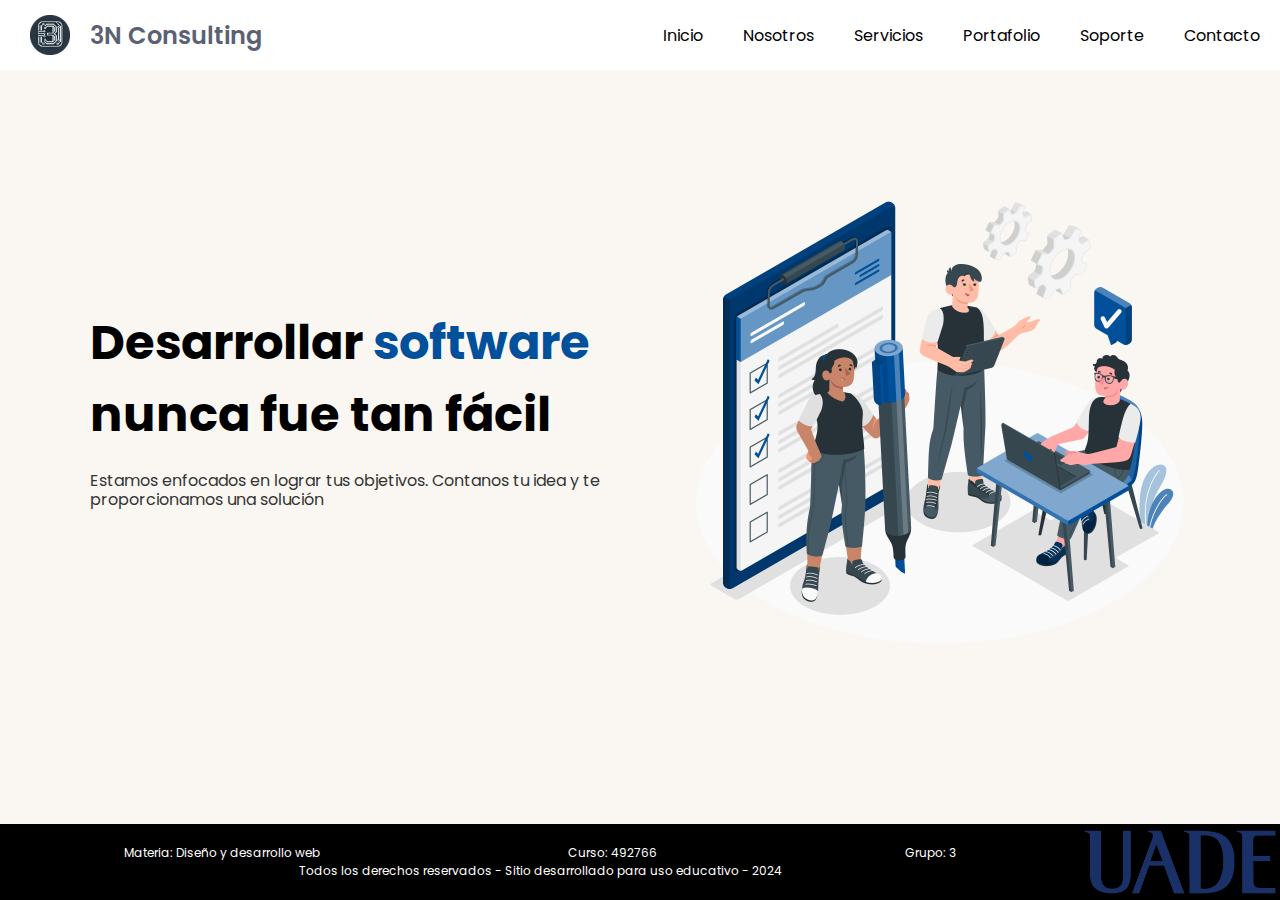
==== commit 39c08eb9: "solucionando problemas de merging" ====
--- a/index.html
+++ b/index.html
@@ -55,7 +55,7 @@
     <footer>
       <div class="footer-content">
         <div>
-          <p>Materira: Diseño y desarrollo web</p>
+          <p>Materia: Diseño y desarrollo web</p>
           <p>Curso: 492766</p>
           <p>Grupo: 3</p>
         </div>
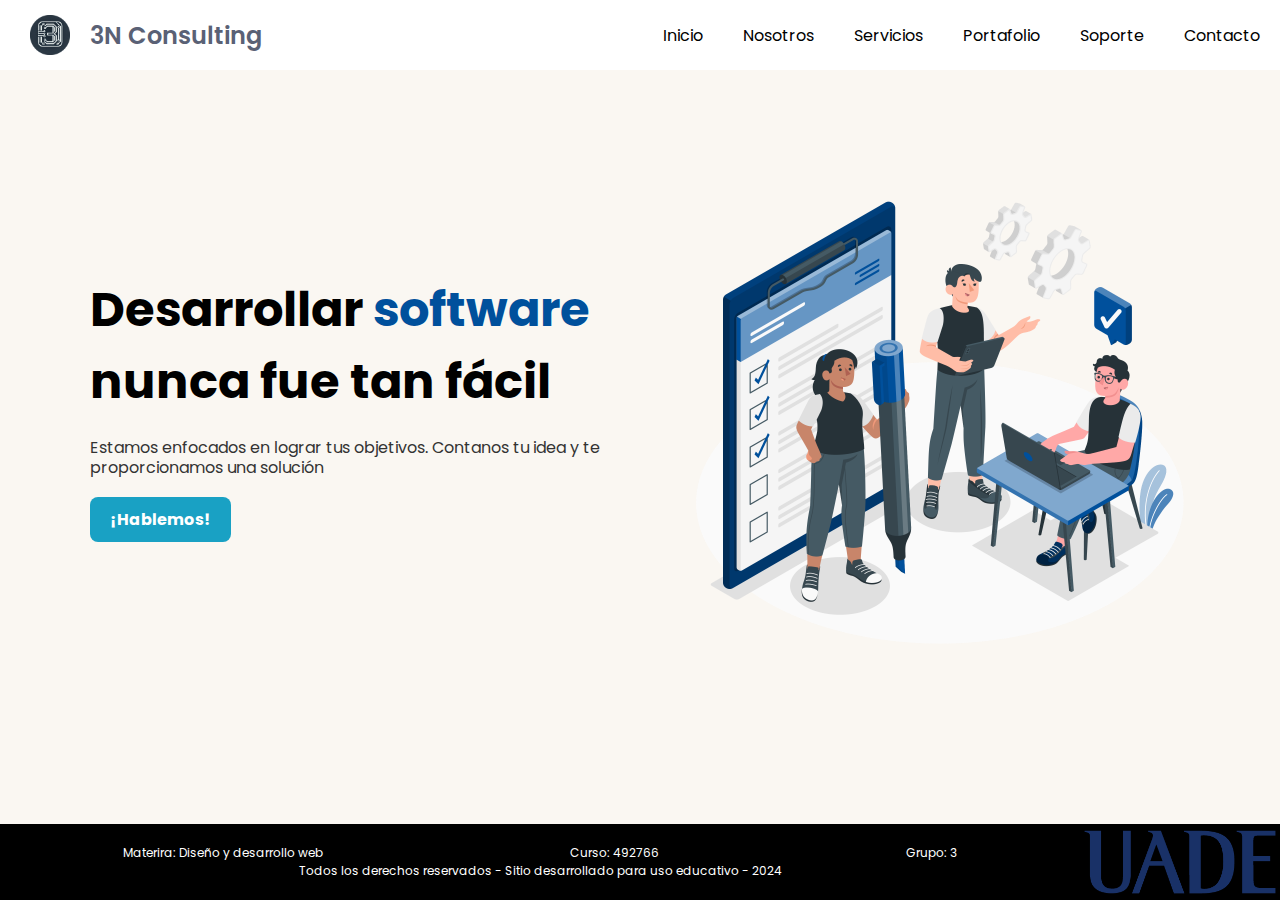
==== commit 452ee308: "add cta to index" ====
--- a/index.html
+++ b/index.html
@@ -8,6 +8,7 @@
     <link rel="stylesheet" href="src/styles/testimonials.css">
     <link rel="stylesheet" href="src/styles/header_footer.css">
     <link rel="stylesheet" href="src/styles/faq.css">
+    <link rel="stylesheet" href="src/styles/contacto.css">
     <link rel="preconnect" href="https://fonts.googleapis.com">
     <link rel="preconnect" href="https://fonts.gstatic.com" crossorigin>
     <link href="https://fonts.googleapis.com/css2?family=Lato:ital,wght@0,100;0,300;0,400;0,700;0,900;1,100;1,300;1,400;1,700;1,900&display=swap" rel="stylesheet">
@@ -37,7 +38,7 @@
                 <li class="mobile-categories"><a href="servicios.html">Servicios</a></li>
                 <li class="mobile-categories"><a href="portafolio.html">Portafolio</a></li>
                 <li class="mobile-categories"><a href="soporte.html">Soporte</a></li>
-                <li class="mobile-categories"> <a href="contacto.html"> Contacto</a> </li>
+                <li class="mobile-categories"> <a href="contacto.html" class="navButton"> Contacto</a> </li>
               </ul>
             </div>
         </nav>
@@ -47,6 +48,7 @@
         <div class="item-1">
           <h1>Desarrollar <span> software </span> nunca fue tan fácil</h1>
           <p> Estamos enfocados en lograr tus objetivos. Contanos tu idea y te proporcionamos una solución</p>
+          <a href="contacto.html" class="ctaButton">¡Hablemos!</a>
         </div>
         <img class="item-2" src="src/img/team.png" height="500" alt="">
       </div>
@@ -55,7 +57,7 @@
     <footer>
       <div class="footer-content">
         <div>
-          <p>Materia: Diseño y desarrollo web</p>
+          <p>Materira: Diseño y desarrollo web</p>
           <p>Curso: 492766</p>
           <p>Grupo: 3</p>
         </div>
--- a/src/styles/contacto.css
+++ b/src/styles/contacto.css
@@ -0,0 +1,241 @@
+/* Sección de contacto */
+.contactSection {
+    padding-top: 100px; /* Añade espacio entre el header y la sección */
+    margin-top: 0;
+}
+
+.contactContainer {
+    background: white;
+    padding: 20px;
+    box-shadow: 0 0 10px rgba(0, 0, 0, 0.1);
+    width: 90%;
+    max-width: 600px;
+    text-align: center;
+    margin: 0 auto 20px;
+    display: flex;
+    flex-direction: column;
+    align-items: center;
+}
+
+h2 {
+    color: #000; /* Color negro para "Contacto" */
+    font-size: 34px;
+    font-weight: 700;
+    margin-bottom: 10px; /* Reduce el espacio debajo de "Contacto" */
+}
+
+/* Texto separado con colores */
+.subtitle {
+    font-size: 16px;
+    font-weight: 500;
+    margin-bottom: 20px;
+}
+
+.greyText {
+    color: rgba(0, 0, 0, 0.5); /* Color gris para "¿Tienes una idea?" */
+}
+
+.blueText {
+    color: #00509C; /* Color azul para "Háblalo con nosotros" */
+}
+
+/* Estilos de los inputs */
+.inputGroup {
+    width: 100%;
+    margin-bottom: 15px;
+}
+
+.inputGroup label {
+    display: block;
+    text-align: left;
+    font-size: 24px;
+    color: rgba(0, 0, 0, 0.50);
+    font-weight: 600;
+    margin-bottom: 5px;
+}
+
+input, textarea {
+    width: 100%;
+    padding: 10px;
+    border: 2px solid #ccc;
+    border-radius: 5px;
+    font-size: 16px;
+    color: #000;
+}
+
+textarea {
+    height: 100px;
+}
+
+/* Estilos para el checkbox y el texto */
+.checkbox {
+    display: flex;
+    align-items: flex-start; /* Alinea el checkbox con el texto */
+    gap: 10px;
+    font-family: "Poppins", sans-serif;
+    font-size: 16px;
+    font-weight: 500;
+    color: rgba(0, 0, 0, 0.60); /* Color gris oscuro */
+    line-height: 120%;
+    letter-spacing: -0.32px;
+    margin-bottom: 20px;
+}
+
+/* Estilo para las palabras destacadas en celeste */
+.highlightedText {
+    color: var(--Acento, #19A1C4); /* Color celeste */
+}
+
+.checkbox input {
+    margin-top: 4px; /* Ajusta la posición del checkbox */
+    width: 18px;
+    height: 18px;
+}
+
+/* Botón de envío */
+.submitButton {
+    background: #19A1C4;
+    color: #FFF;
+    padding: 19px 80px;
+    border-radius: 8px;
+    font-size: 16px;
+    font-weight: 700;
+    text-align: center;
+    display: flex;
+    justify-content: center;
+    align-items: center;
+    height: 44px;
+    cursor: pointer;
+    border: none;
+    width: 100%;
+    max-width: 300px;
+    margin: 20px auto;
+}
+
+
+
+/* Ajustes responsivos */
+@media (max-width: 768px) {
+    .contactContainer {
+        width: 100%;
+        padding: 10px;
+    }
+
+    .submitButton {
+        padding: 15px 60px;
+        max-width: 100%;
+    }
+}
+
+
+
+/* Seccion 2 */
+
+
+.officeSection {
+    margin-top: 50px; /* Espacio entre el formulario y la sección de la oficina */
+    margin-bottom: 100px;
+}
+
+.officeInfo {
+    text-align: center;
+    padding: 20px;
+}
+
+/* Estilo del título "Nuestra oficina" */
+.officeInfo h1 {
+    color: #00509C;
+    font-size: 49px;
+    font-weight: 700;
+}
+
+/* Contenedor que agrupa el mapa y el texto */
+.contentWrapper {
+    display: flex;
+    flex-direction: row-reverse; /* Coloca el texto a la derecha y el mapa a la izquierda */
+    justify-content: center; /* Centra el contenido */
+    align-items: flex-start;
+    margin-top: 20px;
+    gap: 20px; /* Espacio entre el mapa y el texto */
+    max-width: 1100px; /* Limita el ancho total del contenido */
+    margin-left: auto;
+    margin-right: auto; /* Centra todo el contenido horizontalmente */
+}
+
+/* Contenedor del texto */
+.officeText {
+    width: 450px; /* Ancho específico para el texto */
+    height: 148px; /* Altura específica para el texto */
+    color: #000; /* Color del texto */
+    font-family: "Poppins", sans-serif;
+    font-size: 20px; /* Tamaño de la fuente */
+    font-style: normal;
+    font-weight: 600; /* Negrita */
+    line-height: 105%; /* Altura de línea ajustada */
+    flex-shrink: 0; /* Evita que el texto se encoja */
+    text-align: left; /* Alinea el texto a la izquierda */
+}
+
+.officeText p {
+    margin: 10px 0;
+}
+
+.black-text {
+    color: #000; /* Color negro para "Nuestra" */
+}
+
+.blueText {
+    color: #00509C; /* Color azul para "oficina" */
+}
+
+/* Contenedor del mapa */
+.mapContainer {
+    width: 648px; /* Ancho específico para el mapa */
+    height: 400px; /* Altura específica para el mapa */
+    flex-shrink: 0; /* Evita que el mapa se encoja */
+}
+
+.mapContainer iframe {
+    width: 100%;
+    height: 100%;
+    border: 0;
+}
+
+/* Estilo responsivo para pantallas más pequeñas */
+@media (max-width: 768px) {
+    .contentWrapper {
+        flex-direction: column; /* El texto y el mapa se apilan uno debajo del otro */
+    }
+
+    .mapContainer {
+        width: 100%; /* El mapa ocupa el 100% del ancho en pantallas pequeñas */
+    }
+
+    .mapContainer iframe {
+        height: 300px; /* Ajusta la altura del mapa para pantallas pequeñas */
+    }
+}
+
+/* CTA */
+
+.ctaButton {
+    background-color: var(--Acento, #19A1C4); /* Color celeste */
+    color: #FFF; /* Color del texto blanco */
+    border-radius: 8px; /* Esquinas redondeadas */
+    font-size: 16px;
+    font-weight: 700;
+    text-decoration: none; /* Eliminar subrayado */
+    text-align: center;
+    transition: background-color 0.3s ease;
+    display: inline-block;
+    padding: 10px 20px;
+    align-items: flex-start;
+    gap: 10px;
+    margin-top: 20px;
+}
+
+.ctaButton:hover {
+    background-color: #17A0C4; /* Cambia ligeramente el color al pasar el cursor */
+}
+
+
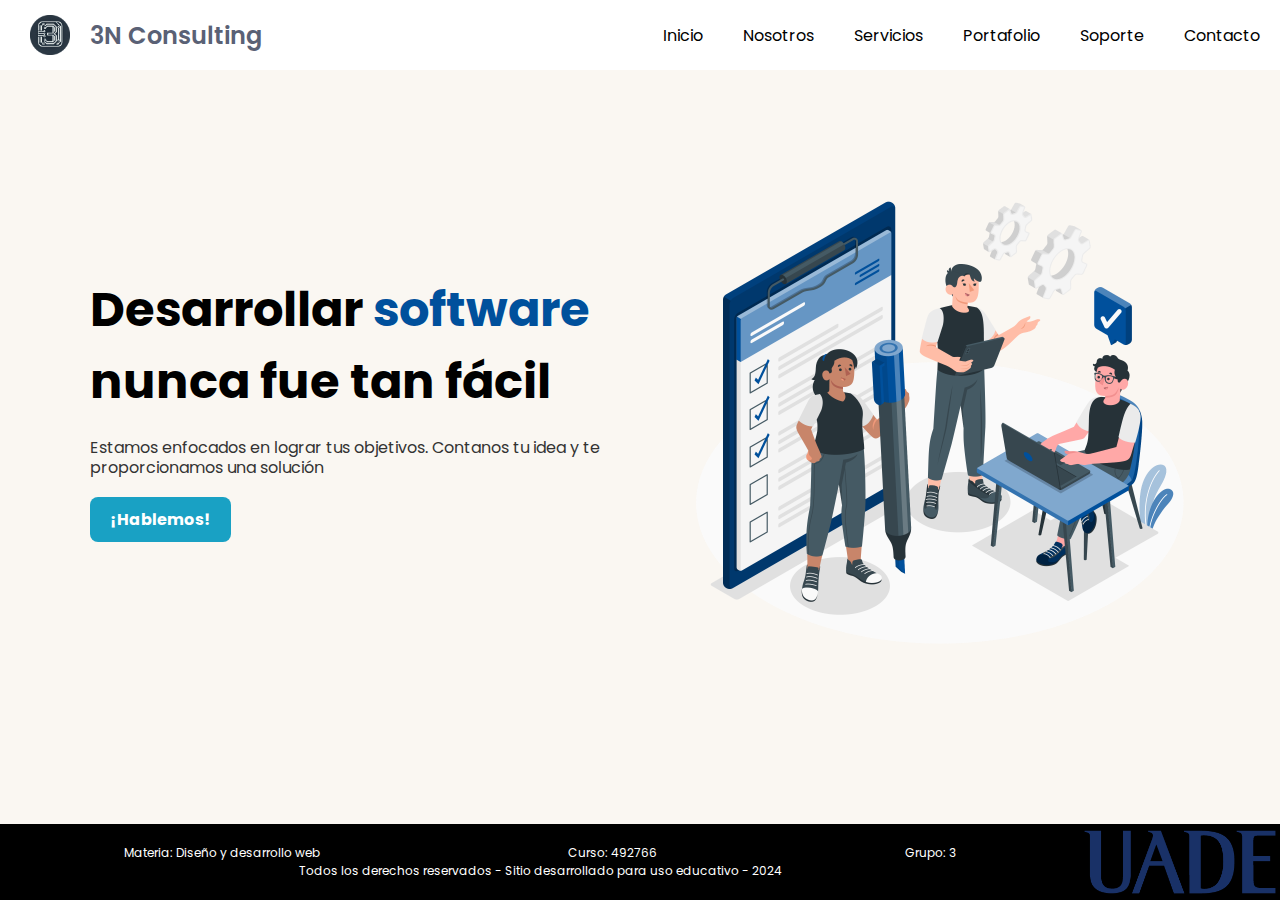
==== commit ce7b7e86: "Merge pull request #25 from FranCsik/contacto" ====
--- a/index.html
+++ b/index.html
@@ -57,7 +57,7 @@
     <footer>
       <div class="footer-content">
         <div>
-          <p>Materira: Diseño y desarrollo web</p>
+          <p>Materia: Diseño y desarrollo web</p>
           <p>Curso: 492766</p>
           <p>Grupo: 3</p>
         </div>
